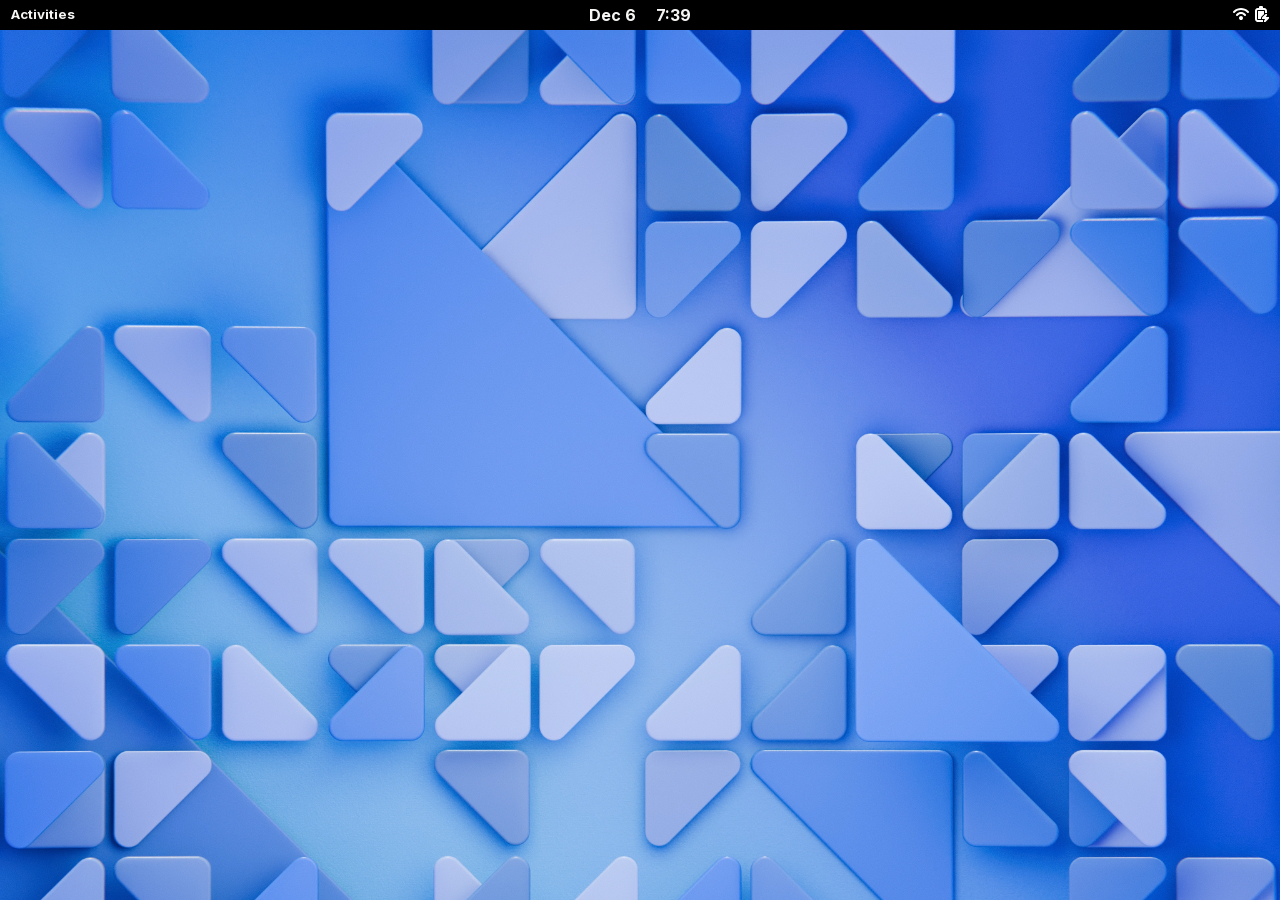
==== index.html @ 78552565 "Added better dark style detection." ====
<!DOCTYPE html>
<html>
    <head>
        <title>GNOME</title>
        <link rel="preconnect" href="https://fonts.googleapis.com">
        <link rel="preconnect" href="https://fonts.gstatic.com" crossorigin>
        <link rel="icon" href="https://www.gnome.org/img/favicon.png">
        <link rel="stylesheet" href="styles/style.css">
        <link rel="stylesheet" href="styles/colour.css">
        <script>
            function debug(){
                var script = document.createElement('script');
                script.src='https://cdn.jsdelivr.net/npm/eruda';
                script.onload=function(e){eruda.init();}
                d.body.appendChild(script);
            }
        </script>
        <script src="wm.js"></script>
        <script src="filesys.js"></script>
        <!-- Default Apps-->
        <script src="apps/console.js" defer></script>
        <script src="apps/texteditor.js" defer></script>
        <script src="apps/loupe.js" defer></script>
        <script src="apps/epiphany.js" defer></script>
        <script src="apps/calculator.js" defer></script>
        <script src="apps/nautilus.js" defer></script>
    </head>
    <hidden>
        <div id="window" class="window bg-window">
            <div id="windowheader" class=header></div>
            <br>
            <button class="close" id="close">&times;</button>
        </div>
    </hidden>
    <body>
        <div id="boot-cover" onclick="document.documentElement.requestFullscreen()">
            <style>
                @keyframes load{from{transform: rotate(0);    } 
                to  {transform: rotate(1turn);}}
            </style>
            <svg style="
                        width:16px;
                        height:16px;
                        position:absolute;
                        top:80%;
                        left:calc(50% - 8px);
                        animation: load 3s linear infinite;"
                 version="1.1"
                 xmlns="http://www.w3.org/2000/svg"
                 xmlns:xlink="http://www.w3.org/1999/xlink"
                 width="86.5"
                 height="86.51964"
                 viewBox="0,0,86.5,86.51964">
                <g transform="translate(-196.875,-136.60536)">
                    <g data-paper-data="{&quot;isPaintingLayer&quot;:true}"
                       fill-rule="nonzero"
                       stroke-linecap="butt"
                       stroke-linejoin="miter"
                       stroke-miterlimit="10"
                       stroke-dasharray=""
                       stroke-dashoffset="0"
                       style="mix-blend-mode: normal">
                        <path d="M202.875,180c0,-20.50357 16.62143,-37.125 37.125,-37.125c20.50357,0 37.125,16.62143 37.125,37.125c0,20.50357 -16.62143,37.125 -37.125,37.125c-20.50357,0 -37.125,-16.62143 -37.125,-37.125z"
                              fill="none"
                              stroke="#333333"
                              stroke-width="12" />
                        <path d="M238.55669,142.90254c0.47884,-0.0183 0.96,-0.02754 1.44331,-0.02754c20.50357,0 37.125,16.62143 37.125,37.125c0,0.29082 -0.00334,0.58085 -0.01,0.87007"
                              fill="none"
                              stroke="#ffffff"
                              stroke-width="12.5" />
                        <path d="M233.21819,142.93869c0,-3.4978 2.76091,-6.33333 6.16667,-6.33333c3.40576,0 6.16667,2.83553 6.16667,6.33333c0,3.4978 -2.76091,6.33333 -6.16667,6.33333c-3.40576,0 -6.16667,-2.83553 -6.16667,-6.33333z"
                              fill="#ffffff"
                              stroke="none"
                              stroke-width="0" />
                        <path d="M270.94736,180.73036c0,-3.35973 2.76557,-6.08333 6.17708,-6.08333c3.41151,0 6.17708,2.7236 6.17708,6.08333c0,3.35973 -2.76557,6.08333 -6.17708,6.08333c-3.41151,0 -6.17708,-2.7236 -6.17708,-6.08333z"
                              fill="#ffffff"
                              stroke="none"
                              stroke-width="0" />
                    </g>
                </g>
            </svg>
            <svg onclick="debug()" version="1.1" xmlns="http://www.w3.org/2000/svg" xmlns:xlink="http://www.w3.org/1999/xlink" width="654.59416" height="202" viewBox="0,0,654.59416,202" style="width:150px;position:absolute;bottom:-30px;left:calc(50% - 75px);"><g transform="translate(87.29708,-79)"><g data-paper-data="{&quot;isPaintingLayer&quot;:true}" fill-rule="nonzero" stroke="none" stroke-linecap="butt" stroke-linejoin="miter" stroke-dasharray="" stroke-dashoffset="0" style="mix-blend-mode: normal"><path d="M-87.29708,180c0,-55.78076 45.21924,-101 101,-101c55.78076,0 101,45.21924 101,101c0,55.78076 -45.21924,101 -101,101c-55.78076,0 -101,-45.21924 -101,-101z" fill="#3385e2" stroke-width="0" stroke-miterlimit="10"/><g fill="#ffffff" stroke-width="1.84261" stroke-miterlimit="4"><path d="M42.39521,149.29105c-17.58171,0 -11.71902,-44.6707 19.53424,-44.6707c31.25454,0 -1.95508,44.6707 -19.53424,44.6707z"/><path d="M12.07184,110.19638c17.59441,-2.29084 7.32359,34.1331 -2.03765,33.55943c-9.36505,-0.57367 -15.55041,-31.2686 2.03765,-33.55943z"/><path d="M-43.33213,142.52689c11.3214,-7.84519 17.12184,20.92094 10.46391,23.86194c-6.65793,2.93972 -21.78023,-16.01547 -10.46391,-23.86194z"/><path d="M-19.88266,122.93813c14.13397,-5.85266 13.6995,26.77233 5.77376,28.39389c-7.91939,1.62411 -19.91027,-22.53996 -5.77376,-28.39389z"/><path d="M56.21032,223.49405c-3.34993,17.81933 -21.25557,31.88561 -36.77931,31.88561c-31.55561,0 -61.79767,-36.82423 -55.88671,-63.36709c8.73242,-39.24382 85.41738,-46.96536 89.62352,-21.8847c5.06744,30.2156 -71.80934,41.2491 -42.86177,63.36582c9.0932,6.94773 18.37822,1.62539 16.97194,-9.15188c-1.17381,-8.99125 31.49082,-14.43597 28.93233,-0.84775z"/></g><g fill="#ffffff" stroke-width="1.84261" stroke-miterlimit="10"><path d="M329.81526,144.44198c11.2337,0.00007 20.03876,3.80605 26.40468,11.42505c6.36578,7.61921 9.5459,18.14678 9.54597,31.57273c0.00007,13.3889 -3.18019,23.88764 -9.54597,31.50671c-6.36592,7.61921 -15.17091,11.42505 -26.40468,11.42505c-11.20287,0 -19.98579,-3.80584 -26.38282,-11.42505c-6.36578,-7.61907 -9.56783,-18.11781 -9.56783,-31.50671c0,-13.42595 3.20191,-23.95352 9.56783,-31.57273c6.14725,-7.32138 14.50623,-11.13897 25.09108,-11.42505c0.43025,-0.01125 0.85413,0 1.29174,0zM317.05084,167.11631c-3.02683,4.80822 -4.55404,11.59478 -4.55404,20.32345c0.00007,8.69169 1.52708,15.42748 4.55404,20.23549c3.02697,4.80829 7.27217,7.22851 12.76442,7.22851c5.52314,0 9.80317,-2.42021 12.83013,-7.22851c3.02676,-4.80801 4.55404,-11.5438 4.55404,-20.23549c-0.00007,-8.72874 -1.52715,-15.51522 -4.55404,-20.32345c-3.02711,-4.80808 -7.30692,-7.2065 -12.83013,-7.20657c-0.17165,0 -0.33434,-0.00703 -0.50354,0c-5.24605,0.14568 -9.32864,2.54874 -12.26088,7.20657z"/><path d="M208.95052,222.60474c-9.32359,7.85741 -23.19527,7.76707 -28.97414,7.76707c-11.63964,0 -20.8608,-3.84655 -27.66349,-11.53965c-6.80283,-7.73009 -10.20413,-18.19705 -10.20413,-31.40111c0,-13.35191 3.46373,-23.85586 10.39134,-31.51205c6.92761,-7.65598 16.41396,-11.48404 28.45925,-11.48411c4.64954,0.00007 9.09624,0.51789 13.34026,1.55339c4.27512,1.03564 8.30062,2.5706 12.07648,4.60475l-4.849,14.38558c-2.12274,-1.16613 -4.55313,-2.31538 -6.80619,-3.12336c-3.83829,-1.29444 -7.69213,-1.9417 -11.56152,-1.94177c-7.17731,0.00007 -12.71628,2.38569 -16.61686,7.15679c-3.86953,4.73426 -5.80423,11.52116 -5.80423,20.36078c0,8.76572 1.87227,15.5342 5.61702,20.30538c3.74454,4.77117 9.37208,7.15672 15.96142,7.15672c6.6943,0 10.84058,-1.6933 13.05195,-3.4775v-14.33123h-14.50294v-14.31359h28.08477"/><path d="M221.2685,145.93279h11.36962l35.92613,49.77962v-49.77962h15.33332v82.83008h-11.36962l-35.92606,-49.77962v49.77962h-15.33339v-82.83008"/><path d="M377.59493,145.93279h22.93597l15.91469,51.71007l16.0083,-51.71007h19.38606l8.75777,82.83008h-17.03814l-5.25466,-51.79451l-16.1019,52.04291h-11.42118l-16.10197,-53.80061l-5.25466,53.55221h-17.08494l8.75777,-82.83008"/><path d="M472.89601,145.93279h48.63345v16.14441h-30.61247v17.18082h23.53227v14.38664h-23.53227v18.97388h31.64225v16.14434h-49.66322v-82.83008"/><g><path d="M537.47133,129.62815h13.26011v1.7911h-5.56441v13.93877h-2.13129v-13.93877h-5.56441z"/><path d="M552.95556,129.62815h3.16015l4.00013,10.70432l4.02108,-10.70432h3.16015v15.72987h-2.06831v-13.81236l-4.04203,10.78862h-2.13129l-4.0421,-10.78862v13.81236h-2.0578z"/></g></g></g></g></svg>
        </div>
        <div class="taskbar" id="taskbar">
        </div>
        <desktop id=desktop></desktop>
        <div class="activity-bar" id="activity-bar"></div>
        <button id="activity-button" onclick="toggleActivities()">Activities</button>
        <button id="quicksettings-button" onclick="toggleQuicksettings()">
            <img id="network-button" src="symbolic/radiowaves-5-symbolic.svg" title="connected" class="white-icon"/>
            <img id="battery-button" src="symbolic/battery-missing-symbolic.svg" class="white-icon"/>
        </button>
        <div id="quicksettings">
            <label for=brightness-range><img src="symbolic/display-brightness-high-symbolic.svg" class="white-icon"></input>
                <input type=range id=brigtness-range value="100" min="0" max="100" step="1" onchange="$('brightness-cover').style.opacity=(100-this.value)+'%'"></input>
                <table>
                    <tr>
                <td><button id="fullscreen-button" class="bg-dark" onclick="toggleFullscreen()"><img src="symbolic/fullscreen-square-symbolic.svg" class="white-icon"/> &Tab;Fullscreen</button></td>
                <td><button id="debug-button" class="bg-dark" onclick="debug()"><img src="symbolic/bug-symbolic.svg" class="white-icon"/> &Tab;Debug</button></td>
            </tr><tr>
                <td><button id="darkmode-button" class="bg-dark" onclick="toggleDarkStyle()"><img src="symbolic/dark-mode-symbolic.svg" class="white-icon"/> &Tab;Dark Style</button></td>
                <td><button id="loadfs-button" class="bg-dark" onclick="mountFS()"><img src="symbolic/folder-remote-symbolic.svg" class="white-icon" /> &Tab; Filesystem</button></td>
            </tr>
        </table>
    </div>
    <div id="brightness-cover"></div>
    <div id="login-screen">
        <div style="width:256px;top:calc(40% - 128px);left:calc(50% - 128px);position: absolute;">
        <div class="circle" style="width:140px;height:140px;background-color: var(--dark3);left:calc(50% - 70px);position: absolute;">
            <img src="symbolic/person-symbolic.svg" style="width: 128px;" class="white-icon">
        </div>
        <div style="height:140px"></div>
        <h1 id="username-login" style="color:white;top: calc(50% + 140px);text-align: center;">BlueBaritone21</h1>
        <input id=password-box type=password style="height:30px;width:256px;background-color: var(--dark3);color: var(--light1);" onkeypress=validatePassword()>
        </div>
    </div>
</body>
</html>
---- styles/style.css ----
@import "colour.css";


/*fonts*/
@font-face {
    font-family: AdwaitaMono;
    src: url('AdwaitaMono.woff') format('woff'), 
}

@font-face {
    font-family: Inter;
    font-style: normal;
    font-weight: 100 900;
    font-display: swap;
    src: url("InterVariable.woff2") format("woff2");
  }
  @font-face {
    font-family: Inter;
    font-style: italic;
    font-weight: 100 900;
    font-display: swap;
    src: url("InterVariable-Italic.woff2") format("woff2");
  }
  
  @font-feature-values InterVariable {
      @character-variant {
          cv01: 1; cv02: 2; cv03: 3; cv04: 4; cv05: 5; cv06: 6; cv07: 7; cv08: 8;
          cv09: 9; cv10: 10; cv11: 11; cv12: 12; cv13: 13;
          alt-1:            1; /* Alternate one */
          alt-3:            9; /* Flat-top three */
          open-4:           2; /* Open four */
          open-6:           3; /* Open six */
          open-9:           4; /* Open nine */
          lc-l-with-tail:   5; /* Lower-case L with tail */
          simplified-u:     6; /* Simplified u */
          alt-double-s:     7; /* Alternate German double s */
          uc-i-with-serif:  8; /* Upper-case i with serif */
          uc-g-with-spur:  10; /* Capital G with spur */
          single-story-a:  11; /* Single-story a */
          compact-lc-f:    12; /* Compact f */
          compact-lc-t:    13; /* Compact t */
      }
      @styleset {
          ss01: 1; ss02: 2; ss03: 3; ss04: 4; ss05: 5; ss06: 6; ss07: 7; ss08: 8;
          open-digits: 1;                /* Open digits */
          disambiguation: 2;             /* Disambiguation (with zero) */
          disambiguation-except-zero: 4; /* Disambiguation (no zero) */
          round-quotes-and-commas: 3;    /* Round quotes &amp; commas */
          square-punctuation: 7;         /* Square punctuation */
          square-quotes: 8;              /* Square quotes */
          circled-characters: 5;         /* Circled characters */
          squared-characters: 6;         /* Squared characters */
      }
  }
  
 :root {
    /* default Inter settings */
    cursor: url("../cursors/default.png"), default;
    font-family: "Inter", sans-serif;
    font-feature-settings: 'liga' 1, 'calt' 1, 'cv05' 1; /* Inter features */
}

.dark-mode desktop{
    background-image: url("../wall-dk.webp");
}

  .dark-mode .window{
    background-color: var(--dark4);
    color: var(--light1);
}

.dark-mode .window textarea,.dark-mode .window input[type="text"]{
    background-color: var(--dark3);
    color: var(--light1);
}

.dark-mode button:not([class]){
    background-color: var(--dark3);
    color: var(--light1);
}

.dark-mode .window button img.icon{
    filter: brightness(0%) saturate(100%) invert(97%) sepia(3%) saturate(9%) hue-rotate(48deg) brightness(109%) contrast(100%);
}

.dark-mode button:not([class]):hover{
    background-color: var(--dark2);
}


hidden{
    display: none;
}
#quicksettings{
    display: none;
    opacity: 0;
    border:0;
    border-radius:20px;
    background-color: var(--dark4);
    position: absolute;
    top: 35px;
    right: 5px;
    padding: 20px;
    transition: opacity 0.2s ease-in-out;
    box-shadow:0 0 5px rgba(0,0,0,0.4);
    z-index: 99999;
}

vr{
    box-sizing: border-box;
    height: 100%;
    top: -5px;
    border-left:2px ridge rgba(0,0,0,0.2);
}

#quicksettings table tr td{
    width:50%
}

#quicksettings table tr td button{
    text-align: left;
    display:inline-block;
    box-sizing: border-box;
    margin:5px;
    height:40px;
    border-radius: 40px;
    width:150px;
    overflow:hidden;
    font-size: medium;
    font-weight: bold;
}


.white-icon{
    filter: brightness(0%) saturate(100%) invert(97%) sepia(3%) saturate(9%) hue-rotate(48deg) brightness(109%) contrast(100%);
}
.close{
    border-radius:100%;
    width:25px;
    height:25px;
    background-color:rgba(124,124,124,0.5);
    border:none;
    position:absolute;
    top:5px;
    right:5px;
    font-size: 15pt;
}
body{
    margin: 0;
    background-color: var(--dark4);
    overflow: hidden;
    color: var(--text);
}
li{
    list-style-type:none;
    text-align: left;
    border-radius: 10px;
    line-height: 30px;
}
span{
    display: table-cell;
    vertical-align: middle;
}
table{
    table-layout: fixed;
}
li:hover{
    background-color: rgba(0, 0, 0, 0.1);
    cursor: url("../cursors/pointer.png") 4 0, pointer;
}
body, h1, h2, h3, h4, h5, h6, p, button, input, div, ul,.window,li {
    font-family: "Inter", sans-serif;
    font-feature-settings: 'liga' 1, 'calt' 1, 'cv05' 1; /* Inter features */
}
h1, h2, h3, h4, h5, h6, p, textarea, input{
    cursor: url("../cursors/text.png") 8 8, text;
}



desktop{
    width:100vw;
    height:100vh;
    background-image: url("../wall-lt.webp");
    background-repeat: no-repeat;
    background-size: cover;
    position:absolute;
    top:0px;
    left:0px;
    margin: 0px;
    padding: 0px;
    transition: scale 0.25s ease-in-out,border-radius 0.25s ease-in-out;
    scale:1.0;
    z-index:0;
    overflow:hidden;
}
desktop.small{
    scale:0.7;
    border-radius: 30px;
}
#activity-button{
    background-color: rgba(0,0,0,0);
    border-radius:10px;
    border:0;
    font-family: "Inter", sans-serif;
    font-weight: bold;
    color: var(--light1);
    position: absolute;
    top:5px;
    left:5px;
    z-index: 100001;
}
#activity-button:hover{
    background-color: var(--dark3);
}
#quicksettings-button{
    position: absolute;
    top:5px;
    right:5px;
    z-index: 100002;
    background-color: rgba(0,0,0,0);
    border-radius: 10px;
    border:0;

}
#quicksettings-button:hover{
    background-color: var(--dark3);
}
.taskbar{
    background-color: var(--dark3);
    border-radius: 20px;
    border: 0;
    font-weight: bold;
    color: var(--light1);
    position: absolute;
    bottom: 10px;
    left: 50%;
    transform: translateX(-50%);
}
.app-button{
    background:none;
    border:none;
}
.app-button:hover{
    background:none;
    border:none;
}
.activity-bar{
    transition: background-color 0.25s ease-in-out;
    position: fixed;
    background-color: var(--dark5);
    color: var(--light1);
    width: 100vw;
    height: 30px;
    line-height: 30px;
    font-size: 12pt;
    text-align: center;
    font-family: "Inter", sans-serif;
    font-weight: bold;
    margin: 0;
    z-index: 100000;
}
.window {
    position: absolute;
    text-align: center;
    border-radius: 20px;
    width:100px;
    height:100px;
    top:50px;
    left:20px;
    overflow: hidden;
    box-shadow:0 0 5px rgba(0,0,0,0.4);
}
input[type=range]{
    appearance: none; /* Hides the slider so that custom slider can be made */
    width: calc(100% - 35px); /* Specific width is required for Firefox. */
    background: none;
    transform: translateY(-5px);
}

#brightness-cover{
    position: absolute;
    top:0px;
    left:0px;
    width:100vw;
    height:100vh;
    pointer-events: none;
    background-color: black;
    opacity: 0%;
    z-index: 10000004;
}

#login-screen{
    position: absolute;
    top:0px;
    left:0px;
    display: none;
    z-index: 99998;
    width: 100vw;
    height: 100vh;
    background-color: var(--dark4);
    text-align: center;
}
#boot-cover{
    position: absolute;
    top:0px;
    left:0px;
    z-index: 100005;
    width: 100vw;
    height: 100vh;
    background-color: var(--dark5);
    text-align: center;
}

input[type=range]::-webkit-slider-runnable-track {
    width: 100%;
    height: 5px;
    cursor: url("../cursors/pointer.png") 4 0, pointer;
    background: var(--accent4);
    border-radius: 30px;
    border-radius: 1.3px;
  }

input[type=range]::-webkit-slider-thumb {
    appearance: none;
    height: 16px;
    width: 16px;
    border-radius: 30px;
    background: var(--light3);
    cursor: url("../cursors/pointer.png") 4 0, pointer;
    margin-top: -5px;
}
input[type=text], input[type=password]{
    background-color: var(--light3);
    font-family: "Inter", sans-serif;
    border:0;
    border-radius:10px;
}
input[type=text]:hover, input[type=password]{
    background-color: var(--light1);
    border:1px var(dark1);
}

.circle{
    border-radius: 100%;
    background-color: var(--light4);
}

button{
    background-color: var(--light1);
    border:0;
    border-radius:10px;
    cursor: url("../cursors/pointer.png") 4 0, pointer;
}
button:hover.bg-success{
    background-color: #1b8553;
    color: var(--light1);
  }
.bg-success img{
    filter: brightness(0%) saturate(100%) invert(97%) sepia(3%) saturate(9%) hue-rotate(48deg) brightness(109%) contrast(100%);
}
button:hover{
    background-color: var(--light4);
    border:1px var(--dark1);
    cursor: url("../cursors/pointer.png") 4 0, pointer;
}
textarea:focus{
    border:none;
    background-color: none;
}
textarea, pre{
    border:none;
    font-family: "AdwaitaMono", sans-serif;
    font-size: 10pt;
}
.window:hover{
    resize: both;
}
.window:active{
    resize: both;
}
.header{
    padding: 20px;
    cursor: url("../cursors/all-scroll.png") 8 8, move;
    background-color: none;
}
.shrink{
    transform:scale(0.5);
}
button.bg-accent:hover{
    background-color: var(--accent2);
}

.bg-dark:hover{
    background-color: var(--dark2);
}

button.clear-button{
    background-color: rgba(0,0,0,0);
    color: inherit;
}
button.clear-button:hover{
    background-color: rgba(100,100,100,0.5);
}
---- styles/colour.css ----
.fg-accent{
  color: var(--accent4);
}
.bg-accent{
  background-color: var(--accent3);
  color: white;
}
.fg-destructive{
  color: var(--red4);
}
.bg-destructive{
  background-color: var(--red3);
  color: white;
}
.fg-success{
  color: #1b8553;
}
.bg-success{
  background-color: var(--green4);
  color: white;
}
.fg-warning{
  color: #9c6e03;
}
.bg-warning{
  background-color: var(--yellow5);
  color: var(--text);
}
.bg-window{
  background-color:	#fafafa;
  color: var(--text);
}
.bg-view{
  background-color: white;
  color: var(--text);
}
.bg-sidebar{
  background-color: rgba(0, 0, 0, 0.07);
}
.bg-dark{
    background-color: var(--dark3);
    color: var(--light2);
}

/*************************************************/
@property --accent1 {
    syntax: "<color>";
    inherits: true;
    initial-value: #99c1f1;
}
@property --accent2 {
    syntax: "<color>";
    inherits: true;
    initial-value: #62a0ea;
}
@property --accent3 {
    syntax: "<color>";
    inherits: true;
    initial-value: #3584e4;
}
@property --accent4 {
    syntax: "<color>";
    inherits: true;
    initial-value: #1c71d8;
}
@property --accent5 {
    syntax: "<color>";
    inherits: true;
    initial-value: #1a5fb4;
}
@property --text {
  syntax: "<color>";
  inherits: false;
  initial-value: rgba(0,0,0,0.8);
}
@property --red1 {
  syntax: "<color>";
  inherits: false;
  initial-value: #f66151;
}
@property --red2 {
  syntax: "<color>";
  inherits: false;
  initial-value: #ed333b;
}
@property --red3 {
  syntax: "<color>";
  inherits: false;
  initial-value: #e01b24;
}
@property --red4 {
  syntax: "<color>";
  inherits: false;
  initial-value: #c01c28;
}
@property --red5 {
  syntax: "<color>";
  inherits: false;
  initial-value: #a51d2d;
}
@property --orange1 {
  syntax: "<color>";
  inherits: false;
  initial-value: #ffbe6f;
}
@property --orange2 {
  syntax: "<color>";
  inherits: false;
  initial-value: #ffa348;
}
@property --orange3 {
  syntax: "<color>";
  inherits: false;
  initial-value: #ff7800;
}
@property --orange4 {
  syntax: "<color>";
  inherits: false;
  initial-value: #e66100;
}
@property --orange5 {
  syntax: "<color>";
  inherits: false;
  initial-value: #c64600;
}
@property --yellow1 {
  syntax: "<color>";
  inherits: false;
  initial-value: #f9f06b;
}
@property --yellow2 {
  syntax: "<color>";
  inherits: false;
  initial-value: #f8e45c;
}
@property --yellow3 {
  syntax: "<color>";
  inherits: false;
  initial-value: #f6d32d;
}
@property --yellow4 {
  syntax: "<color>";
  inherits: false;
  initial-value: #f5c211;
}
@property --yellow5 {
  syntax: "<color>";
  inherits: false;
  initial-value: #e5a50a;
}
@property --green1 {
  syntax: "<color>";
  inherits: false;
  initial-value: #8ff0a4;
}
@property --green2 {
  syntax: "<color>";
  inherits: false;
  initial-value: #57e389;
}
@property --green3 {
  syntax: "<color>";
  inherits: false;
  initial-value: #33d17a;
}
@property --green4 {
  syntax: "<color>";
  inherits: false;
  initial-value: #2ec27e;
}
@property --green5 {
  syntax: "<color>";
  inherits: false;
  initial-value: #26a269;
}
@property --blue1 {
  syntax: "<color>";
  inherits: false;
  initial-value: #99c1f1;
}
@property --blue2 {
  syntax: "<color>";
  inherits: false;
  initial-value: #62a0ea;
}
@property --blue3 {
  syntax: "<color>";
  inherits: false;
  initial-value: #3584e4;
}
@property --blue4 {
  syntax: "<color>";
  inherits: false;
  initial-value: #1c71d8;
}
@property --blue5 {
  syntax: "<color>";
  inherits: false;
  initial-value: #1a5fb4;
}
@property --purple1 {
  syntax: "<color>";
  inherits: false;
  initial-value: #dc8add;
}
@property --purple2 {
  syntax: "<color>";
  inherits: false;
  initial-value: #c061cb;
}
@property --purple3 {
  syntax: "<color>";
  inherits: false;
  initial-value: #9141ac;
}
@property --purple4 {
  syntax: "<color>";
  inherits: false;
  initial-value: #813d9c;
}
@property --purple5 {
  syntax: "<color>";
  inherits: false;
  initial-value: #613583;
}
@property --brown1 {
  syntax: "<color>";
  inherits: false;
  initial-value: #cdab8f;
}
@property --brown2 {
  syntax: "<color>";
  inherits: false;
  initial-value: #b5835a;
}
@property --brown3 {
  syntax: "<color>";
  inherits: false;
  initial-value: #986a44;
}
@property --brown4 {
  syntax: "<color>";
  inherits: false;
  initial-value: #865e3c;
}
@property --brown5 {
  syntax: "<color>";
  inherits: false;
  initial-value: #63452c;
}
@property --light1 {
  syntax: "<color>";
  inherits: false;
  initial-value: #f6f5f4;
}
@property --light2 {
  syntax: "<color>";
  inherits: false;
  initial-value: #f6f5f4;
}
@property --light3 {
  syntax: "<color>";
  inherits: false;
  initial-value: #deddda;
}
@property --light4 {
  syntax: "<color>";
  inherits: false;
  initial-value: #c0bfbc;
}
@property --light5 {
  syntax: "<color>";
  inherits: false;
  initial-value: #9a9996;
}
@property --dark1 {
  syntax: "<color>";
  inherits: false;
  initial-value: #77767b;
}
@property --dark2 {
  syntax: "<color>";
  inherits: false;
  initial-value: #5e5c64;
}
@property --dark3 {
  syntax: "<color>";
  inherits: false;
  initial-value: #3d3846;
}
@property --dark4 {
  syntax: "<color>";
  inherits: false;
  initial-value: #241f31;
}
@property --dark5 {
  syntax: "<color>";
  inherits: false;
  initial-value: #000000;
}
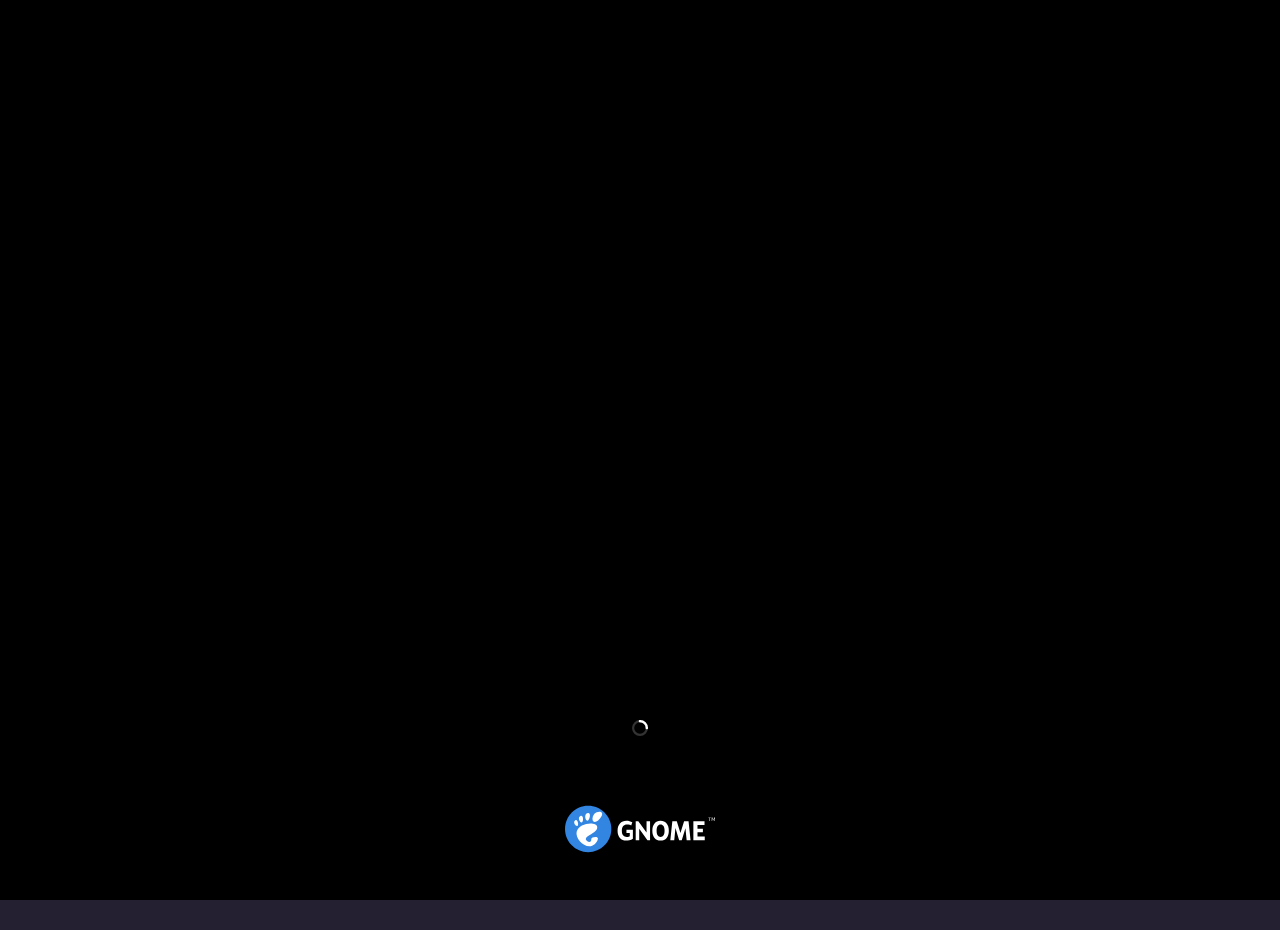
==== commit 6add2c8e: "0.3.0 done!" ====
--- a/index.html
+++ b/index.html
@@ -7,6 +7,15 @@
         <link rel="icon" href="https://www.gnome.org/img/favicon.png">
         <link rel="stylesheet" href="styles/style.css">
         <link rel="stylesheet" href="styles/colour.css">
+        <link rel="manifest" href="manifest.json">
+        <meta name="viewport" content="width=device-width, initial-scale=1.0">
+        <meta name="application-name" content="GNOME">
+        <meta name="author" content="BlueBaritone21">
+        <meta name="description" content="A simulation of GNOME, running in your web browser">
+        <meta name="theme-color" id="col-meta" content="#000000">
+        <meta name="color-scheme" content="dark light">
+        <meta name="robots" content="nofollow">
+        <meta name="application-title" content="GNOME 0.3-alpha">
         <script>
             function debug(){
                 var script = document.createElement('script');
@@ -15,6 +24,7 @@
                 d.body.appendChild(script);
             }
         </script>
+        <script src="api.js"></script>
         <script src="wm.js"></script>
         <script src="filesys.js"></script>
         <!-- Default Apps-->
@@ -33,6 +43,12 @@
         </div>
     </hidden>
     <body>
+        <div id="workspaces-bar">
+            <button id="del-workspace" onclick="isDelWork=!isDelWork;$('del-workspace').classList.toggle('bg-destructive');$('del-workspace').classList.toggle('bg-dark');" class="bg-dark">&minus;</button>
+            <span id=workspace-buttons style="display:inline;">
+            </span>
+            <button id="add-workspace" class="bg-dark" onclick="workspaces.push(new Workspace());">&plus;</button>
+        </div>
         <div id="boot-cover" onclick="document.documentElement.requestFullscreen()">
             <style>
                 @keyframes load{from{transform: rotate(0);    } 
@@ -83,7 +99,6 @@
         </div>
         <div class="taskbar" id="taskbar">
         </div>
-        <desktop id=desktop></desktop>
         <div class="activity-bar" id="activity-bar"></div>
         <button id="activity-button" onclick="toggleActivities()">Activities</button>
         <button id="quicksettings-button" onclick="toggleQuicksettings()">
--- a/styles/style.css
+++ b/styles/style.css
@@ -182,6 +182,7 @@
     width:100vw;
     height:100vh;
     background-image: url("../wall-lt.webp");
+    background-color: var(--accent3);
     background-repeat: no-repeat;
     background-size: cover;
     position:absolute;
@@ -194,9 +195,26 @@
     z-index:0;
     overflow:hidden;
 }
+
 desktop.small{
-    scale:0.7;
+    display:none;
+}
+@media(orientation:portrait){
+    body desktop.small {
+        display: none;
+    }
+}
+@media(max-width:600px){
+    body desktop.small {
+        display: none;
+    }
+}
+
+
+desktop.small {
+    scale: 0.7;
     border-radius: 30px;
+    display: block;
 }
 #activity-button{
     background-color: rgba(0,0,0,0);
@@ -387,6 +405,44 @@
 .shrink{
     transform:scale(0.5);
 }
+#workspaces-bar{
+    text-align: center; /*Why can't it be centre‽*/
+    position: absolute;
+    left: 0;
+    top: 40px;
+    width:100%;
+}
+#del-workspace{
+    border-radius: 50px 10px 10px 50px;
+    width:30px;
+    height:30px;
+    font-weight: bold;
+}
+#add-workspace{
+    border-radius: 10px 50px 50px 10px;
+    width:30px;
+    height:30px;
+    font-weight: bold;
+}
+.workspace-button{
+    width:50px;
+    height:30px;
+    border-radius:5px;
+    background-image:url("../wall-lt.webp");
+    background-size:100%;
+    box-sizing:border-box;
+    margin:0px 1px;
+}
+.workspace-button:hover{
+    outline: 1px solid white;
+    box-shadow: inset 0 0 0 1px black;
+}
+
+.dark-mode .workspace-button{
+    background-image:url("../wall-dk.webp");
+    background-size: 100%;
+}
+
 button.bg-accent:hover{
     background-color: var(--accent2);
 }
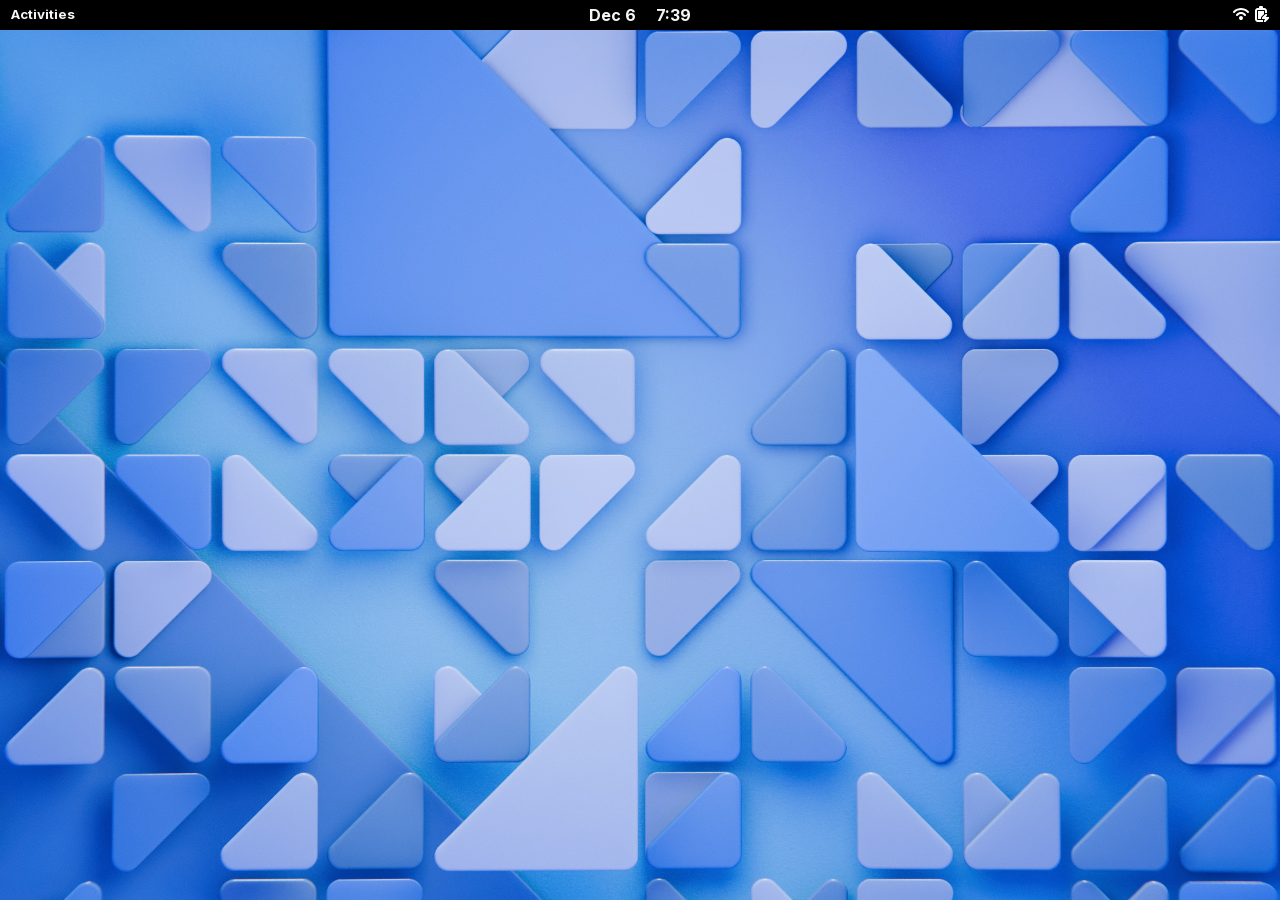
==== commit 779db6c9: "Added Boilerplate for Settings app" ====
--- a/index.html
+++ b/index.html
@@ -31,9 +31,11 @@
         <script src="apps/console.js" defer></script>
         <script src="apps/texteditor.js" defer></script>
         <script src="apps/loupe.js" defer></script>
+        <script src="apps/settings.js" defer></script>
         <script src="apps/epiphany.js" defer></script>
         <script src="apps/calculator.js" defer></script>
         <script src="apps/nautilus.js" defer></script>
+        <script src="apps/portfolio.js" defer></script>
     </head>
     <hidden>
         <div id="window" class="window bg-window">
@@ -44,10 +46,10 @@
     </hidden>
     <body>
         <div id="workspaces-bar">
-            <button id="del-workspace" onclick="isDelWork=!isDelWork;$('del-workspace').classList.toggle('bg-destructive');$('del-workspace').classList.toggle('bg-dark');" class="bg-dark">&minus;</button>
-            <span id=workspace-buttons style="display:inline;">
+            <button id="del-workspace" aria-label="delete workspace" onclick="isDelWork=!isDelWork;$('del-workspace').classList.toggle('bg-destructive');$('del-workspace').classList.toggle('bg-dark');" class="bg-dark">&minus;</button>
+            <span id=workspace-buttons role="tabpanel" style="display:inline;">
             </span>
-            <button id="add-workspace" class="bg-dark" onclick="workspaces.push(new Workspace());">&plus;</button>
+            <button id="add-workspace" class="bg-dark" aria-label="add workspace" onclick="workspaces.push(new Workspace());">&plus;</button>
         </div>
         <div id="boot-cover" onclick="document.documentElement.requestFullscreen()">
             <style>
--- a/styles/style.css
+++ b/styles/style.css
@@ -79,7 +79,7 @@
     color: var(--light1);
 }
 
-.dark-mode .window button img.icon{
+.dark-mode .window img.icon{
     filter: brightness(0%) saturate(100%) invert(97%) sepia(3%) saturate(9%) hue-rotate(48deg) brightness(109%) contrast(100%);
 }
 
@@ -185,6 +185,7 @@
     background-color: var(--accent3);
     background-repeat: no-repeat;
     background-size: cover;
+    background-position: center center;
     position:absolute;
     top:0px;
     left:0px;
@@ -204,7 +205,7 @@
         display: none;
     }
 }
-@media(max-width:600px){
+@media(max-width:1000px){
     body desktop.small {
         display: none;
     }
@@ -289,6 +290,16 @@
     overflow: hidden;
     box-shadow:0 0 5px rgba(0,0,0,0.4);
 }
+.container {
+    text-align: center;
+    border-radius: 20px;
+    width:calc(100% - 20px);
+    position:relative;
+    left: 10px;
+    overflow: hidden;
+    box-shadow:0 0 5px rgba(0,0,0,0.4);
+}
+
 input[type=range]{
     appearance: none; /* Hides the slider so that custom slider can be made */
     width: calc(100% - 35px); /* Specific width is required for Firefox. */
@@ -458,3 +469,6 @@
 button.clear-button:hover{
     background-color: rgba(100,100,100,0.5);
 }
+a{
+ color:var(--accent3);
+}
